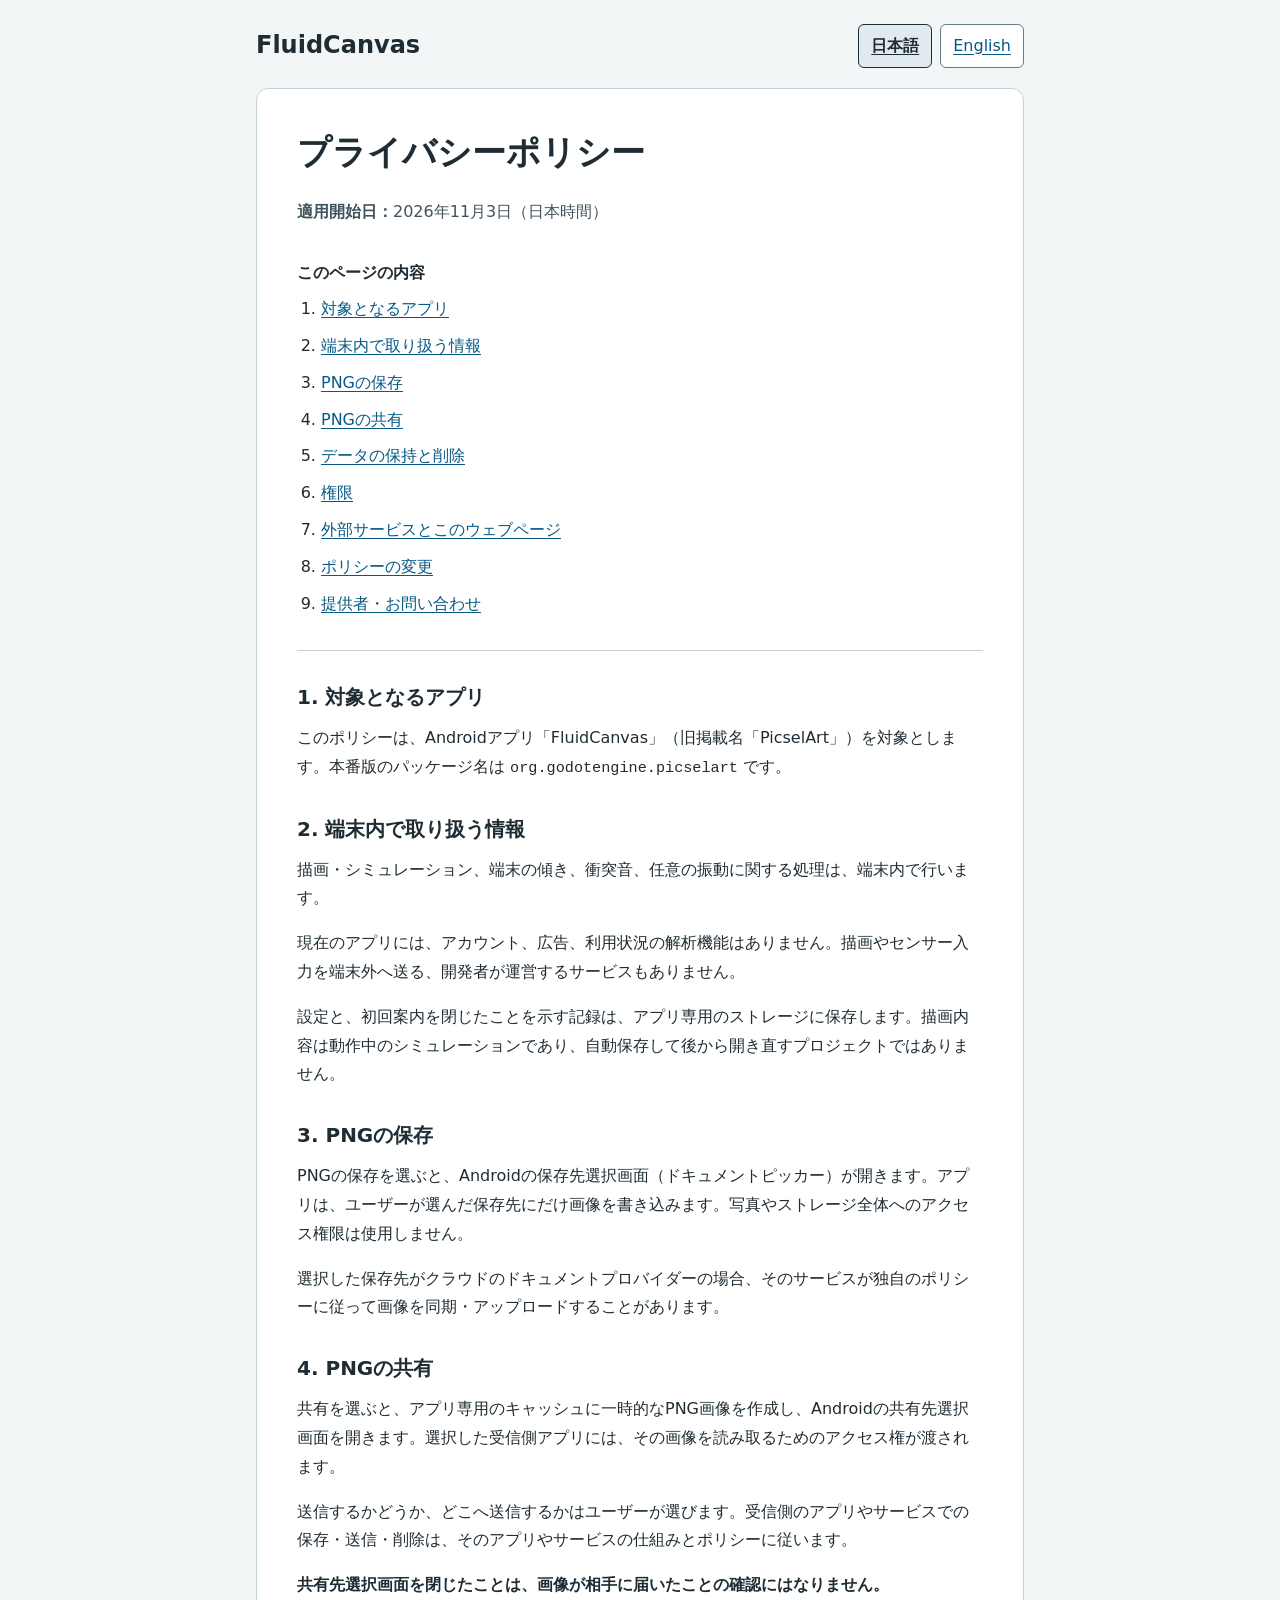
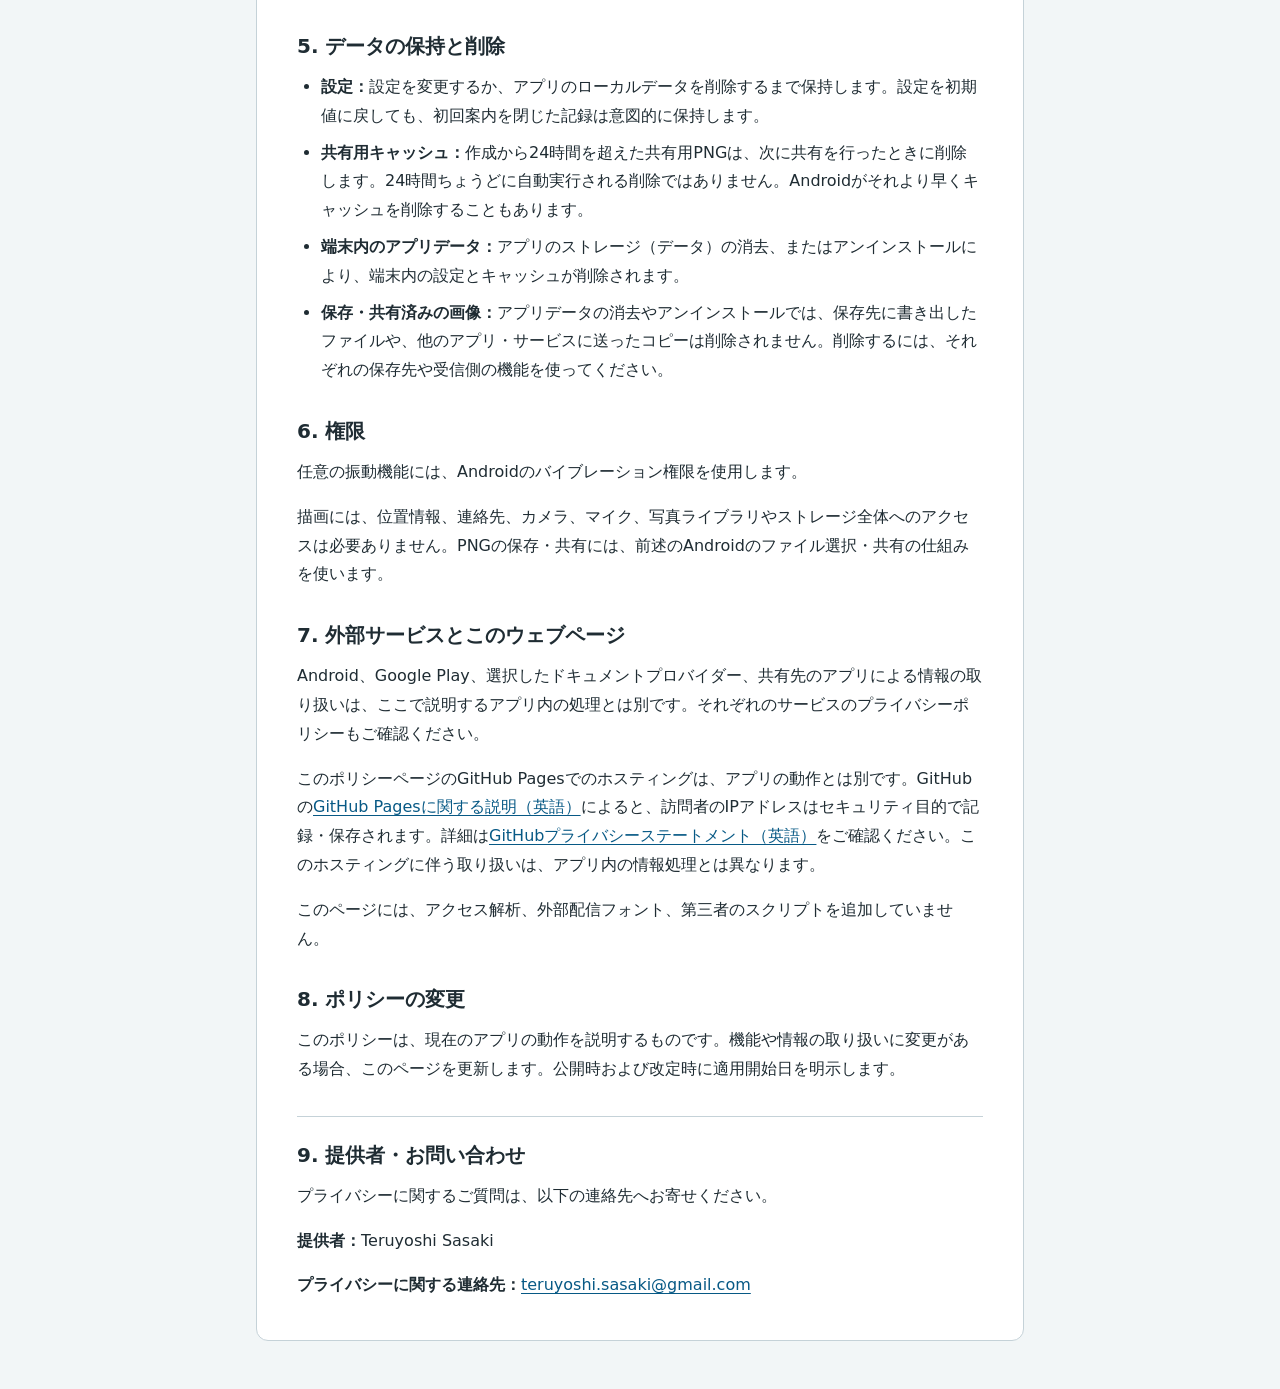
==== fluidcanvas/privacy/index.html @ d283c38e "Add fluidcanvas policy" ====
<!DOCTYPE html>
<html lang="ja">
  <head>
    <meta charset="utf-8">
    <meta name="viewport" content="width=device-width, initial-scale=1">
    <meta name="description" content="FluidCanvasのプライバシーポリシー。端末内の処理、PNGの保存・共有、データの保持と削除について説明します。">
    <title>FluidCanvas プライバシーポリシー</title>
    <link rel="stylesheet" href="privacy.css">
    <link rel="alternate" hreflang="ja" href="./">
    <link rel="alternate" hreflang="en" href="en.html">
  </head>
  <body>
    <a class="skip-link" href="#main-content">本文へ移動</a>
    <div class="page">
      <header class="site-header">
        <p class="brand">FluidCanvas</p>
        <nav class="language-nav" aria-label="言語 / Language">
          <a href="./" lang="ja" hreflang="ja" aria-current="page">日本語</a>
          <a href="en.html" lang="en" hreflang="en">English</a>
        </nav>
      </header>

      <main id="main-content" tabindex="-1">
        <header class="policy-header">
          <h1>プライバシーポリシー</h1>
          <p class="effective-date"><strong>適用開始日：</strong><time datetime="2026-11-03">2026年11月3日</time>（日本時間）</p>
        </header>

        <nav class="contents" aria-label="このページの内容">
          <p><strong>このページの内容</strong></p>
          <ol>
            <li><a href="#scope">対象となるアプリ</a></li>
            <li><a href="#on-device">端末内で取り扱う情報</a></li>
            <li><a href="#save">PNGの保存</a></li>
            <li><a href="#share">PNGの共有</a></li>
            <li><a href="#retention">データの保持と削除</a></li>
            <li><a href="#permissions">権限</a></li>
            <li><a href="#services">外部サービスとこのウェブページ</a></li>
            <li><a href="#changes">ポリシーの変更</a></li>
            <li><a href="#contact">提供者・お問い合わせ</a></li>
          </ol>
        </nav>

        <section aria-labelledby="scope">
          <h2 id="scope">1. 対象となるアプリ</h2>
          <p>このポリシーは、Androidアプリ「FluidCanvas」（旧掲載名「PicselArt」）を対象とします。本番版のパッケージ名は <code>org.godotengine.picselart</code> です。</p>
        </section>

        <section aria-labelledby="on-device">
          <h2 id="on-device">2. 端末内で取り扱う情報</h2>
          <p>描画・シミュレーション、端末の傾き、衝突音、任意の振動に関する処理は、端末内で行います。</p>
          <p>現在のアプリには、アカウント、広告、利用状況の解析機能はありません。描画やセンサー入力を端末外へ送る、開発者が運営するサービスもありません。</p>
          <p>設定と、初回案内を閉じたことを示す記録は、アプリ専用のストレージに保存します。描画内容は動作中のシミュレーションであり、自動保存して後から開き直すプロジェクトではありません。</p>
        </section>

        <section aria-labelledby="save">
          <h2 id="save">3. PNGの保存</h2>
          <p>PNGの保存を選ぶと、Androidの保存先選択画面（ドキュメントピッカー）が開きます。アプリは、ユーザーが選んだ保存先にだけ画像を書き込みます。写真やストレージ全体へのアクセス権限は使用しません。</p>
          <p>選択した保存先がクラウドのドキュメントプロバイダーの場合、そのサービスが独自のポリシーに従って画像を同期・アップロードすることがあります。</p>
        </section>

        <section aria-labelledby="share">
          <h2 id="share">4. PNGの共有</h2>
          <p>共有を選ぶと、アプリ専用のキャッシュに一時的なPNG画像を作成し、Androidの共有先選択画面を開きます。選択した受信側アプリには、その画像を読み取るためのアクセス権が渡されます。</p>
          <p>送信するかどうか、どこへ送信するかはユーザーが選びます。受信側のアプリやサービスでの保存・送信・削除は、そのアプリやサービスの仕組みとポリシーに従います。</p>
          <p><strong>共有先選択画面を閉じたことは、画像が相手に届いたことの確認にはなりません。</strong></p>
        </section>

        <section aria-labelledby="retention">
          <h2 id="retention">5. データの保持と削除</h2>
          <ul>
            <li><strong>設定：</strong>設定を変更するか、アプリのローカルデータを削除するまで保持します。設定を初期値に戻しても、初回案内を閉じた記録は意図的に保持します。</li>
            <li><strong>共有用キャッシュ：</strong>作成から24時間を超えた共有用PNGは、次に共有を行ったときに削除します。24時間ちょうどに自動実行される削除ではありません。Androidがそれより早くキャッシュを削除することもあります。</li>
            <li><strong>端末内のアプリデータ：</strong>アプリのストレージ（データ）の消去、またはアンインストールにより、端末内の設定とキャッシュが削除されます。</li>
            <li><strong>保存・共有済みの画像：</strong>アプリデータの消去やアンインストールでは、保存先に書き出したファイルや、他のアプリ・サービスに送ったコピーは削除されません。削除するには、それぞれの保存先や受信側の機能を使ってください。</li>
          </ul>
        </section>

        <section aria-labelledby="permissions">
          <h2 id="permissions">6. 権限</h2>
          <p>任意の振動機能には、Androidのバイブレーション権限を使用します。</p>
          <p>描画には、位置情報、連絡先、カメラ、マイク、写真ライブラリやストレージ全体へのアクセスは必要ありません。PNGの保存・共有には、前述のAndroidのファイル選択・共有の仕組みを使います。</p>
        </section>

        <section aria-labelledby="services">
          <h2 id="services">7. 外部サービスとこのウェブページ</h2>
          <p>Android、Google Play、選択したドキュメントプロバイダー、共有先のアプリによる情報の取り扱いは、ここで説明するアプリ内の処理とは別です。それぞれのサービスのプライバシーポリシーもご確認ください。</p>
          <p>このポリシーページのGitHub Pagesでのホスティングは、アプリの動作とは別です。GitHubの<a href="https://docs.github.com/en/pages/getting-started-with-github-pages/what-is-github-pages#data-collection" hreflang="en">GitHub Pagesに関する説明（英語）</a>によると、訪問者のIPアドレスはセキュリティ目的で記録・保存されます。詳細は<a href="https://docs.github.com/en/site-policy/privacy-policies/github-general-privacy-statement" hreflang="en">GitHubプライバシーステートメント（英語）</a>をご確認ください。このホスティングに伴う取り扱いは、アプリ内の情報処理とは異なります。</p>
          <p>このページには、アクセス解析、外部配信フォント、第三者のスクリプトを追加していません。</p>
        </section>

        <section aria-labelledby="changes">
          <h2 id="changes">8. ポリシーの変更</h2>
          <p>このポリシーは、現在のアプリの動作を説明するものです。機能や情報の取り扱いに変更がある場合、このページを更新します。公開時および改定時に適用開始日を明示します。</p>
        </section>

        <section class="contact" aria-labelledby="contact">
          <h2 id="contact">9. 提供者・お問い合わせ</h2>
          <p>プライバシーに関するご質問は、以下の連絡先へお寄せください。</p>
          <address>
            <p><strong>提供者：</strong>Teruyoshi Sasaki</p>
            <p><strong>プライバシーに関する連絡先：</strong><a href="mailto:teruyoshi.sasaki@gmail.com">teruyoshi.sasaki@gmail.com</a></p>
          </address>
        </section>
      </main>
    </div>
  </body>
</html>
---- fluidcanvas/privacy/privacy.css ----
:root {
  color-scheme: light;
  font-family: system-ui, -apple-system, BlinkMacSystemFont, "Segoe UI", sans-serif;
  color: #1f2c33;
  background: #f2f6f7;
  line-height: 1.8;
}

* {
  box-sizing: border-box;
}

body {
  margin: 0;
  overflow-wrap: anywhere;
}

.page {
  width: min(100% - 2rem, 48rem);
  margin: 0 auto;
  padding-block: 1.5rem 3rem;
}

.site-header {
  display: flex;
  flex-wrap: wrap;
  align-items: center;
  justify-content: space-between;
  gap: 0.75rem 1.5rem;
  margin-bottom: 1.25rem;
}

.brand {
  margin: 0;
  font-size: 1.5rem;
  font-weight: 700;
}

.language-nav {
  display: flex;
  flex-wrap: wrap;
  gap: 0.5rem;
}

.language-nav a {
  display: inline-flex;
  align-items: center;
  justify-content: center;
  min-height: 2.75rem;
  padding: 0.25rem 0.75rem;
  border: 1px solid #687c86;
  border-radius: 0.375rem;
  background: #fff;
}

.language-nav a[aria-current="page"] {
  border-color: #1f2c33;
  background: #e1eaee;
  color: #1f2c33;
  font-weight: 700;
}

main {
  padding: clamp(1.25rem, 4vw, 2.5rem);
  border: 1px solid #c5d2d8;
  border-radius: 0.75rem;
  background: #fff;
}

h1,
h2 {
  line-height: 1.45;
}

h1 {
  margin: 0 0 1.25rem;
  font-size: clamp(1.6rem, 5vw, 2.1rem);
}

h2 {
  margin: 0 0 0.75rem;
  font-size: 1.25rem;
}

p {
  margin: 0 0 1rem;
}

.effective-date {
  color: #40545e;
}

section > :last-child,
address p:last-child {
  margin-bottom: 0;
}

.contents,
section {
  margin-top: 2rem;
}

.contents {
  padding-bottom: 1rem;
  border-bottom: 1px solid #c5d2d8;
}

.contents p {
  margin-bottom: 0.5rem;
}

ol,
ul {
  margin: 0 0 1rem;
  padding-inline-start: 1.5rem;
}

li + li {
  margin-top: 0.5rem;
}

a {
  color: #075985;
  text-underline-offset: 0.2em;
}

a:hover {
  text-decoration-thickness: 0.15em;
}

:focus-visible {
  outline: 3px solid #9a3412;
  outline-offset: 4px;
}

.skip-link {
  position: absolute;
  top: 1rem;
  left: 1rem;
  z-index: 1;
  padding: 0.5rem 1rem;
  border: 1px solid #075985;
  border-radius: 0.25rem;
  background: #fff;
  transform: translateY(-200%);
}

.skip-link:focus {
  transform: translateY(0);
}

code {
  font-family: ui-monospace, Consolas, monospace;
  font-size: 0.95em;
}

.contact {
  padding-top: 1.5rem;
  border-top: 1px solid #c5d2d8;
}

address {
  font-style: normal;
}
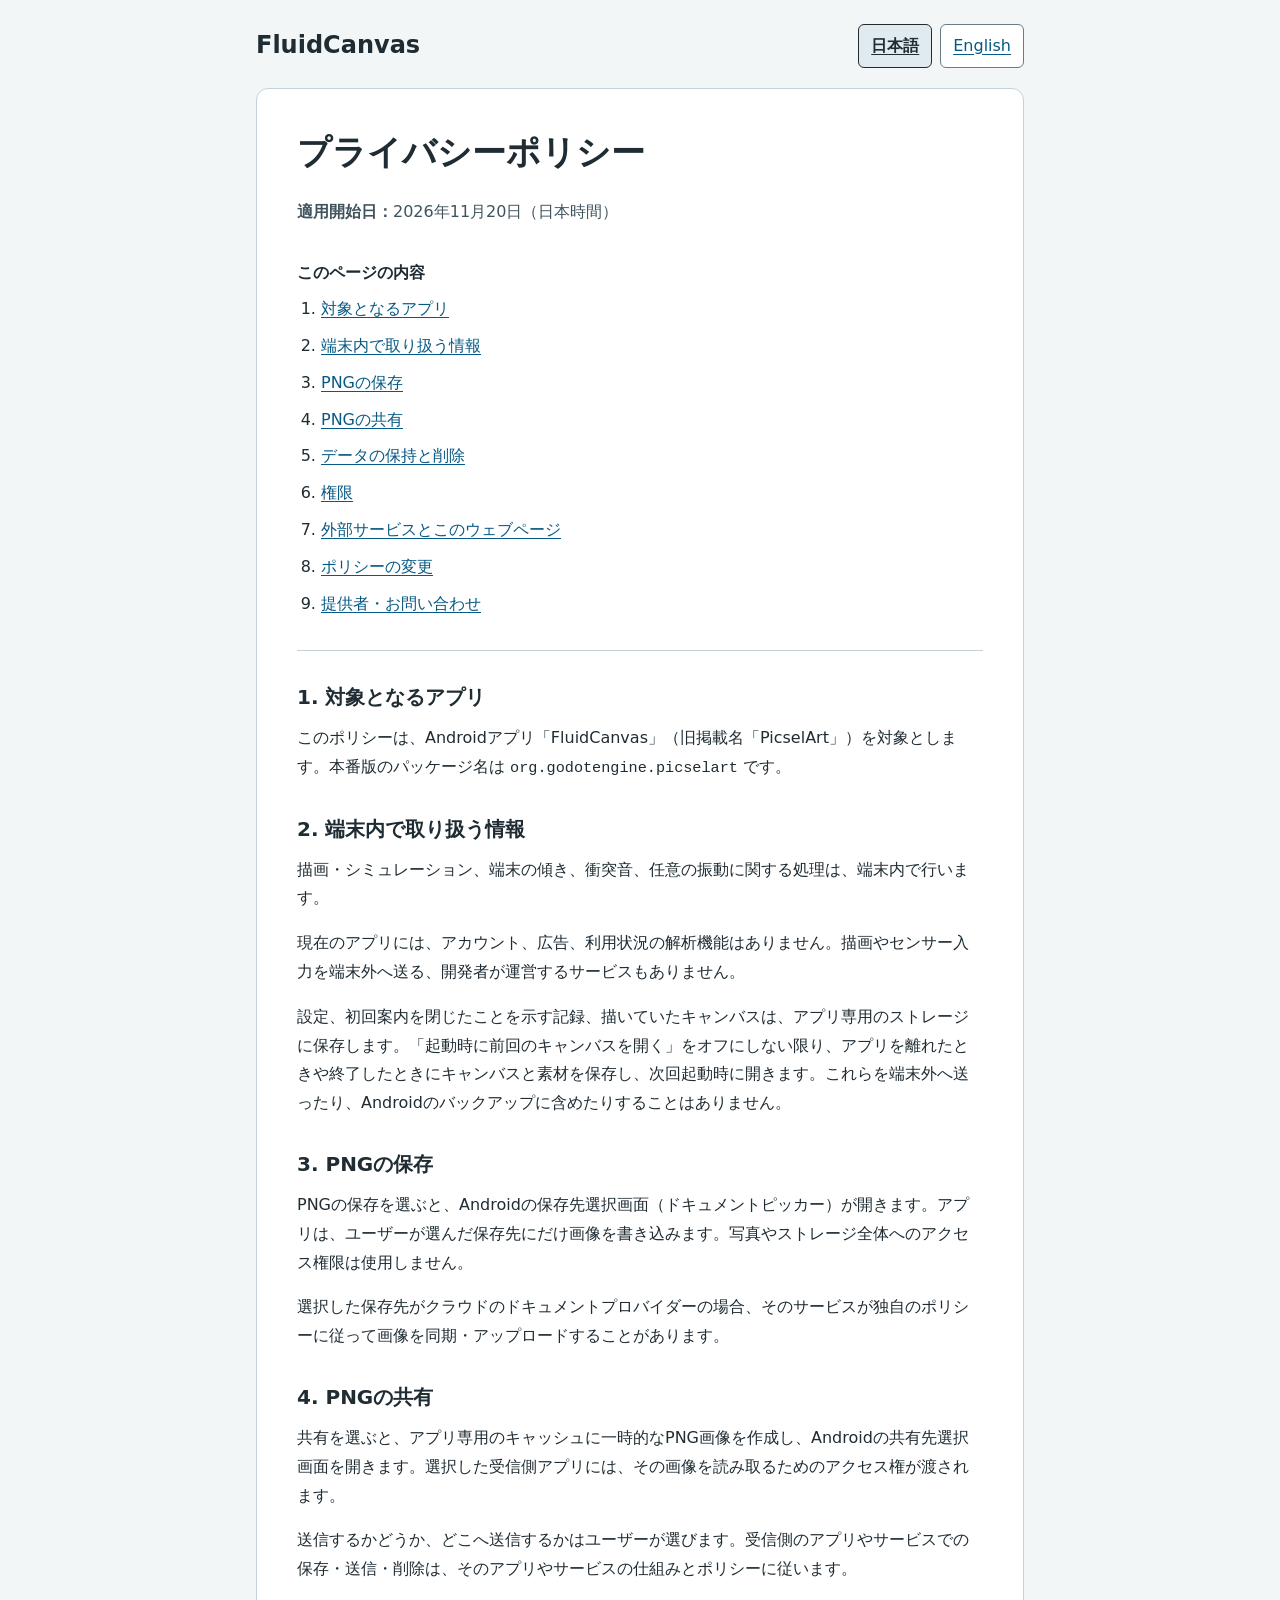
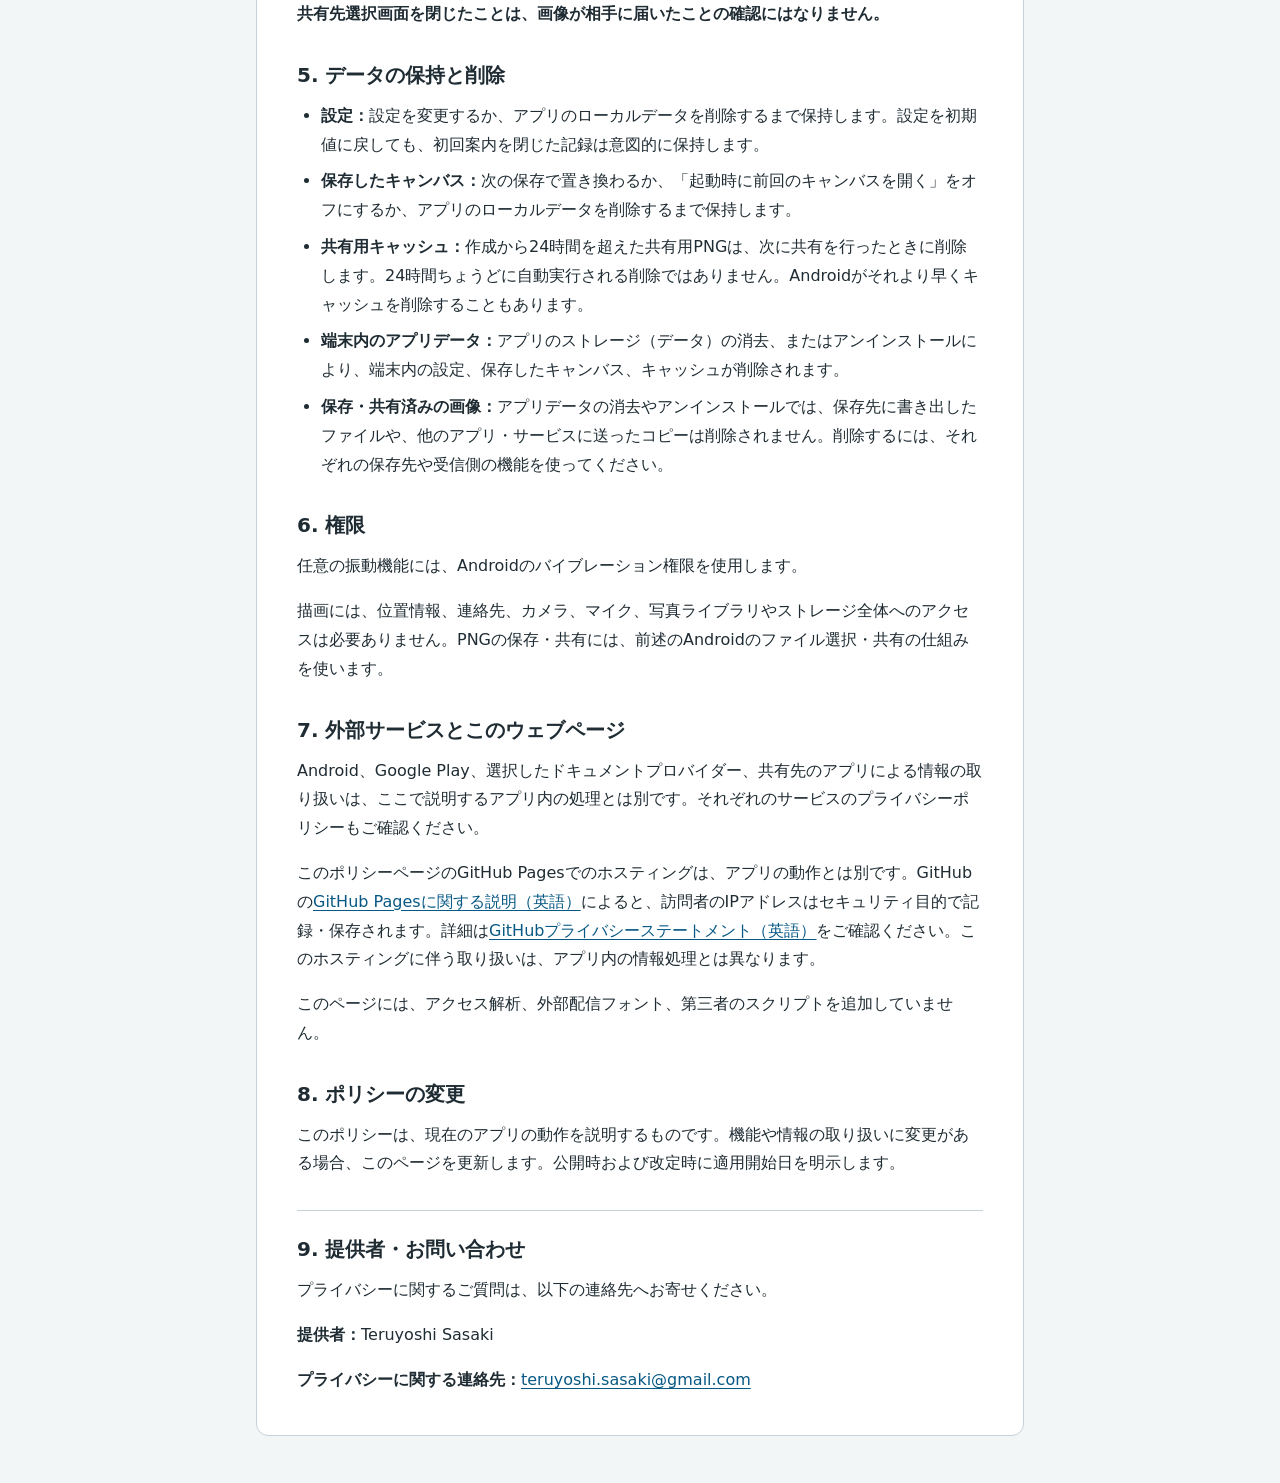
==== commit 0821a95f: "Describe the saved canvas in the FluidCanvas privacy policy FluidCanvas now saves the canvas in app-" ====
--- a/fluidcanvas/privacy/index.html
+++ b/fluidcanvas/privacy/index.html
@@ -23,7 +23,7 @@
       <main id="main-content" tabindex="-1">
         <header class="policy-header">
           <h1>プライバシーポリシー</h1>
-          <p class="effective-date"><strong>適用開始日：</strong><time datetime="2026-11-03">2026年11月3日</time>（日本時間）</p>
+          <p class="effective-date"><strong>適用開始日：</strong><time datetime="2026-11-20">2026年11月20日</time>（日本時間）</p>
         </header>
 
         <nav class="contents" aria-label="このページの内容">
@@ -50,7 +50,7 @@
           <h2 id="on-device">2. 端末内で取り扱う情報</h2>
           <p>描画・シミュレーション、端末の傾き、衝突音、任意の振動に関する処理は、端末内で行います。</p>
           <p>現在のアプリには、アカウント、広告、利用状況の解析機能はありません。描画やセンサー入力を端末外へ送る、開発者が運営するサービスもありません。</p>
-          <p>設定と、初回案内を閉じたことを示す記録は、アプリ専用のストレージに保存します。描画内容は動作中のシミュレーションであり、自動保存して後から開き直すプロジェクトではありません。</p>
+          <p>設定、初回案内を閉じたことを示す記録、描いていたキャンバスは、アプリ専用のストレージに保存します。「起動時に前回のキャンバスを開く」をオフにしない限り、アプリを離れたときや終了したときにキャンバスと素材を保存し、次回起動時に開きます。これらを端末外へ送ったり、Androidのバックアップに含めたりすることはありません。</p>
         </section>
 
         <section aria-labelledby="save">
@@ -70,8 +70,9 @@
           <h2 id="retention">5. データの保持と削除</h2>
           <ul>
             <li><strong>設定：</strong>設定を変更するか、アプリのローカルデータを削除するまで保持します。設定を初期値に戻しても、初回案内を閉じた記録は意図的に保持します。</li>
+            <li><strong>保存したキャンバス：</strong>次の保存で置き換わるか、「起動時に前回のキャンバスを開く」をオフにするか、アプリのローカルデータを削除するまで保持します。</li>
             <li><strong>共有用キャッシュ：</strong>作成から24時間を超えた共有用PNGは、次に共有を行ったときに削除します。24時間ちょうどに自動実行される削除ではありません。Androidがそれより早くキャッシュを削除することもあります。</li>
-            <li><strong>端末内のアプリデータ：</strong>アプリのストレージ（データ）の消去、またはアンインストールにより、端末内の設定とキャッシュが削除されます。</li>
+            <li><strong>端末内のアプリデータ：</strong>アプリのストレージ（データ）の消去、またはアンインストールにより、端末内の設定、保存したキャンバス、キャッシュが削除されます。</li>
             <li><strong>保存・共有済みの画像：</strong>アプリデータの消去やアンインストールでは、保存先に書き出したファイルや、他のアプリ・サービスに送ったコピーは削除されません。削除するには、それぞれの保存先や受信側の機能を使ってください。</li>
           </ul>
         </section>
